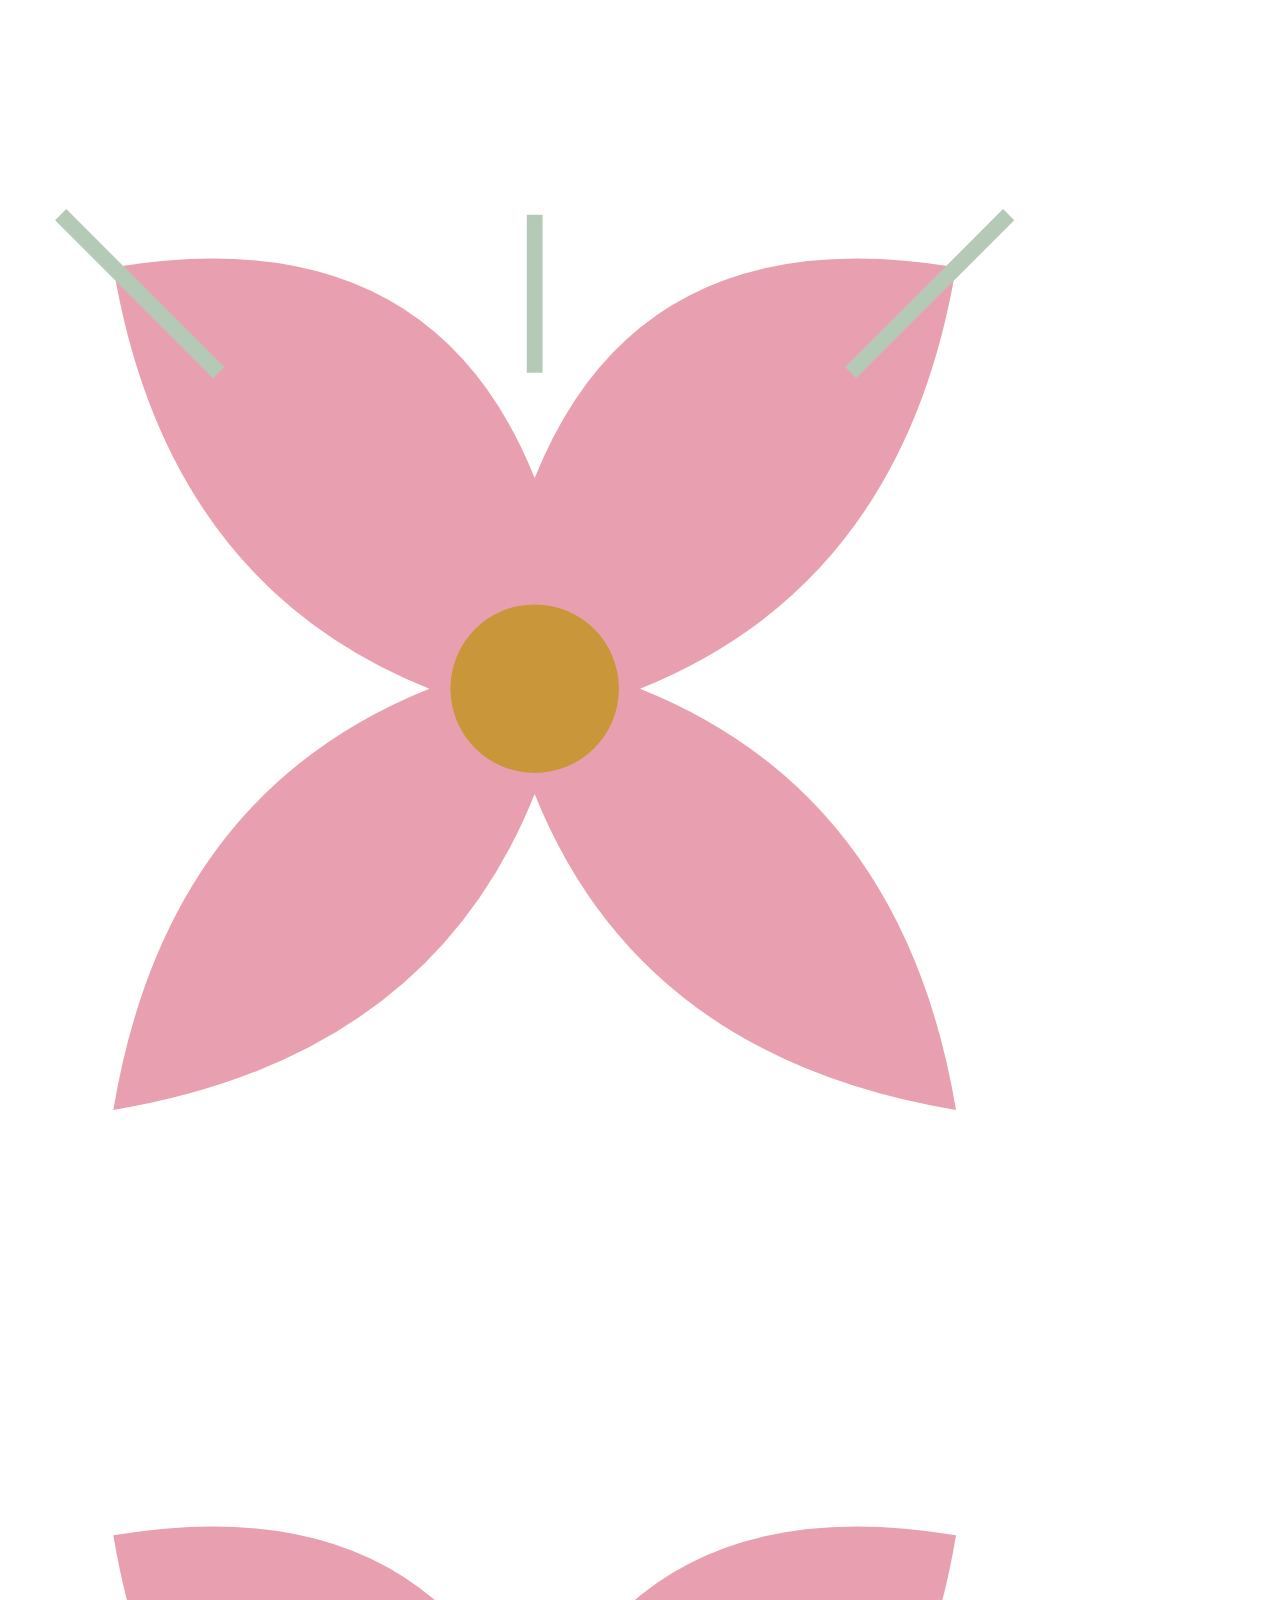
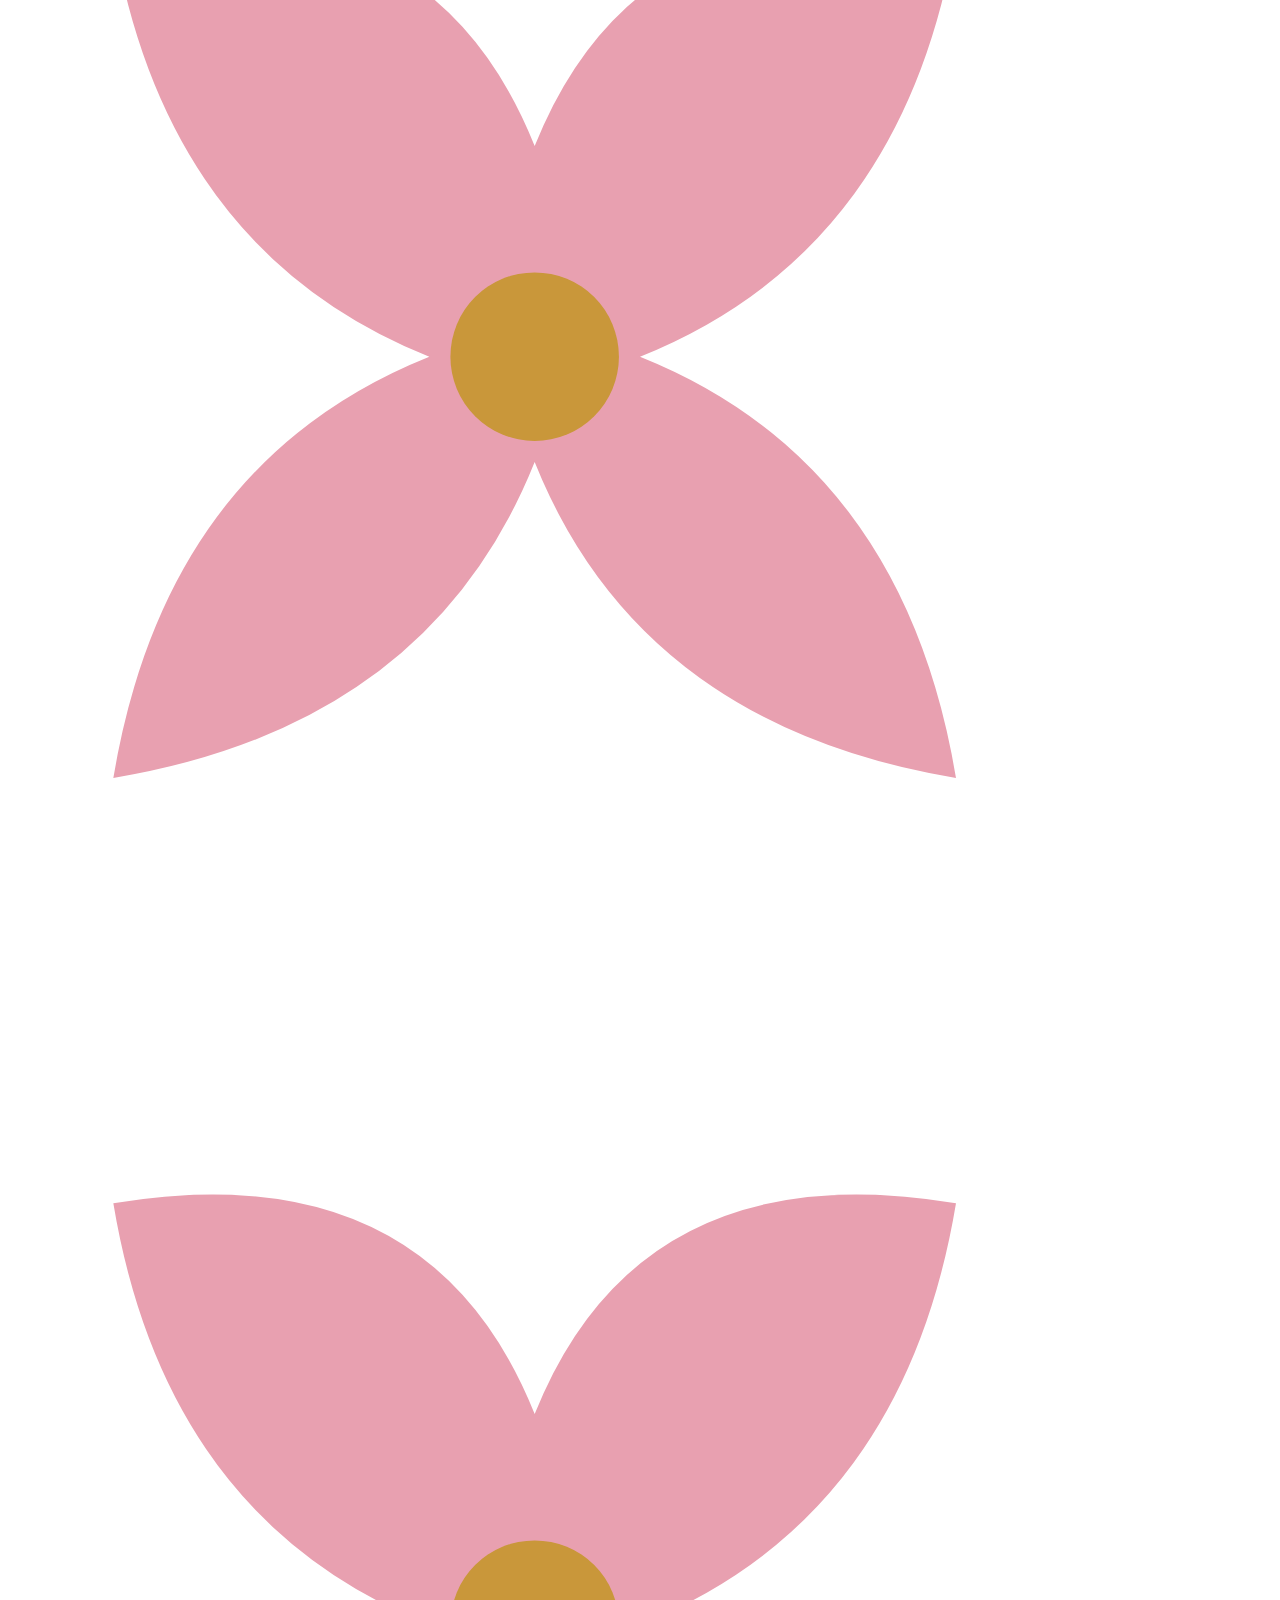
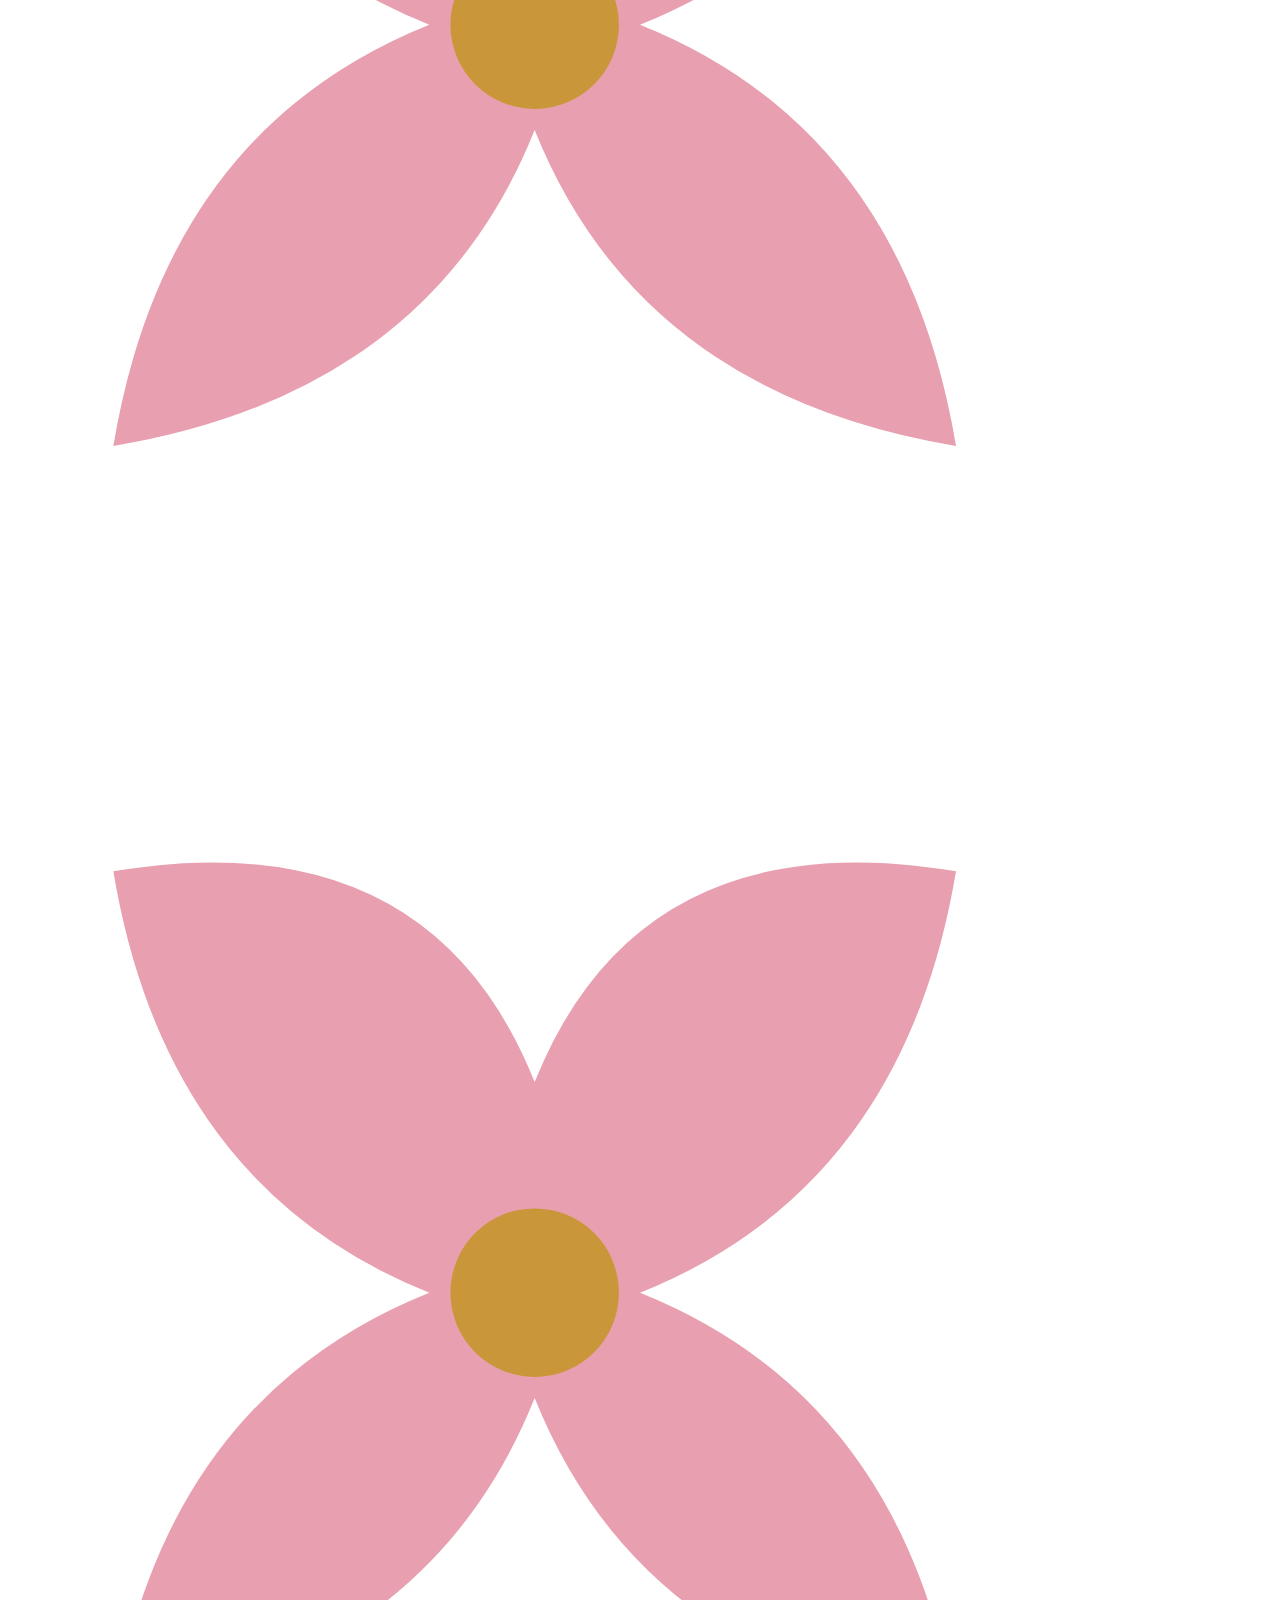
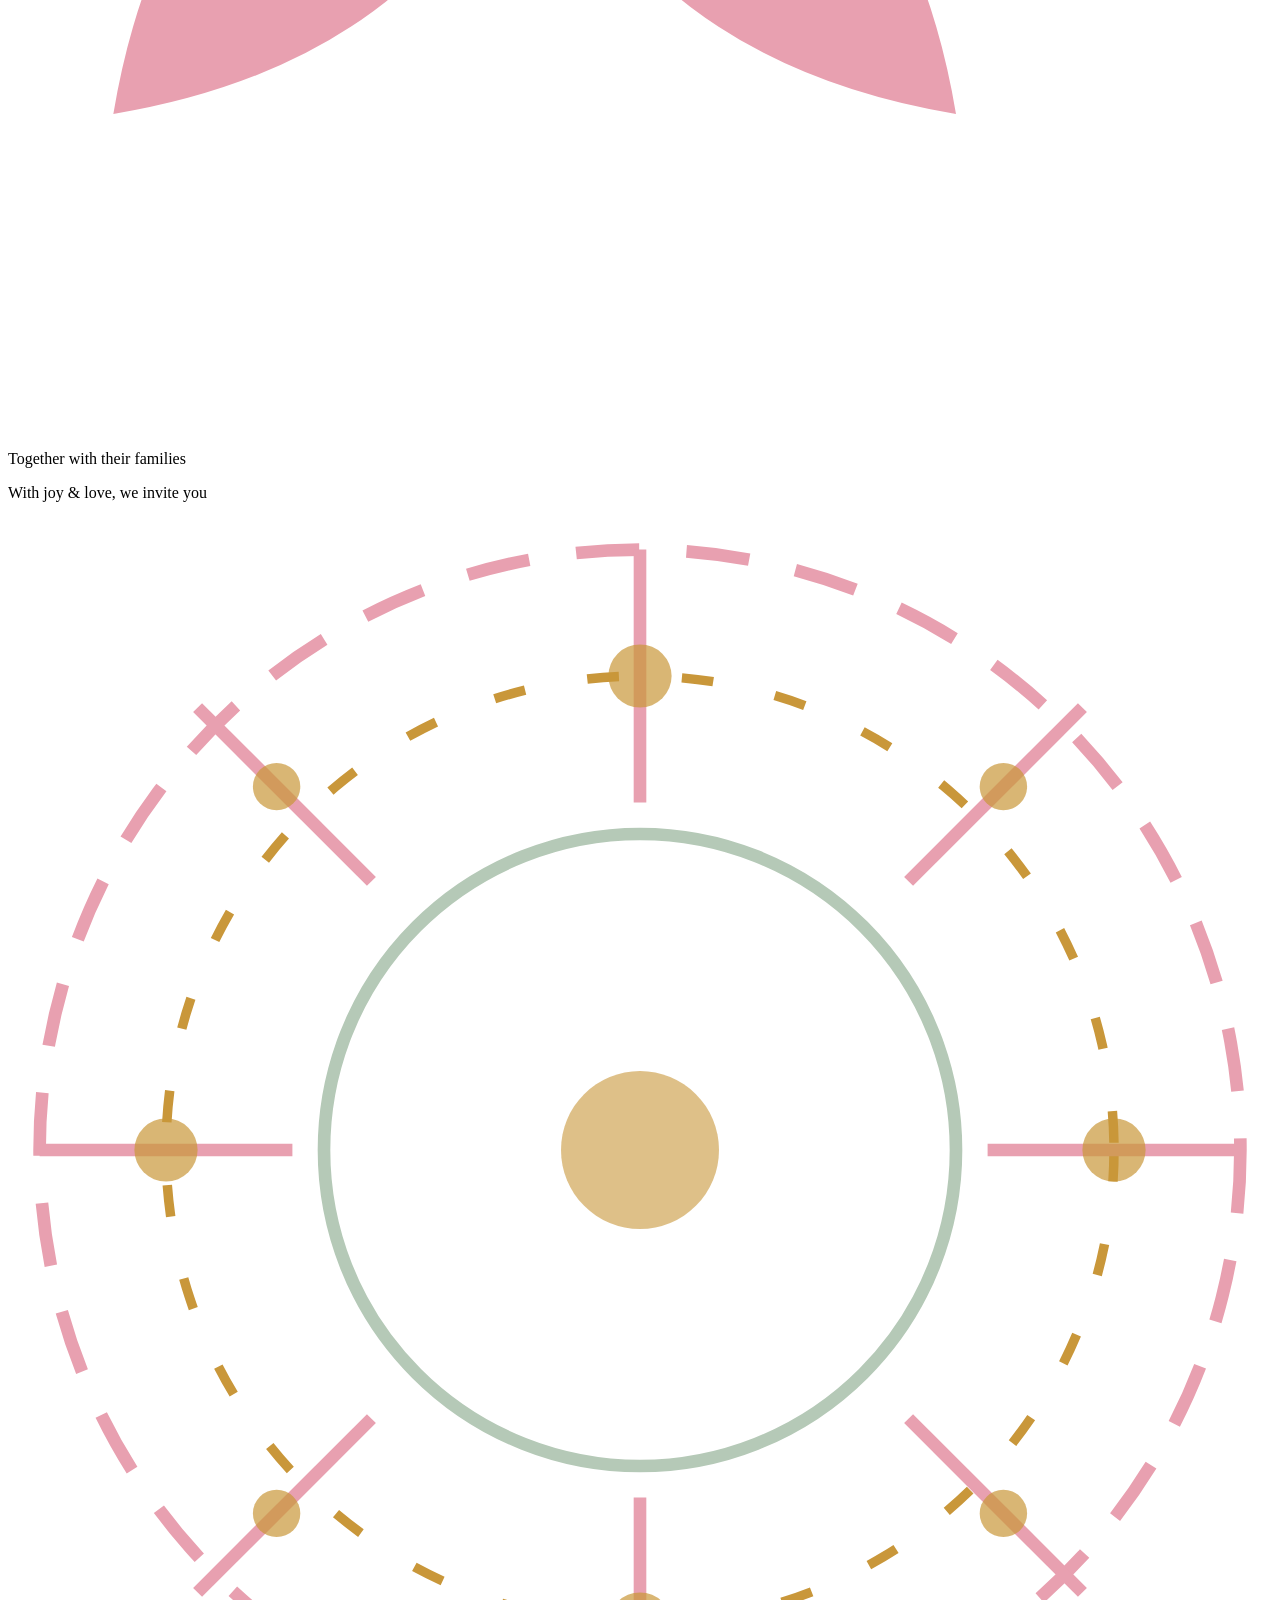
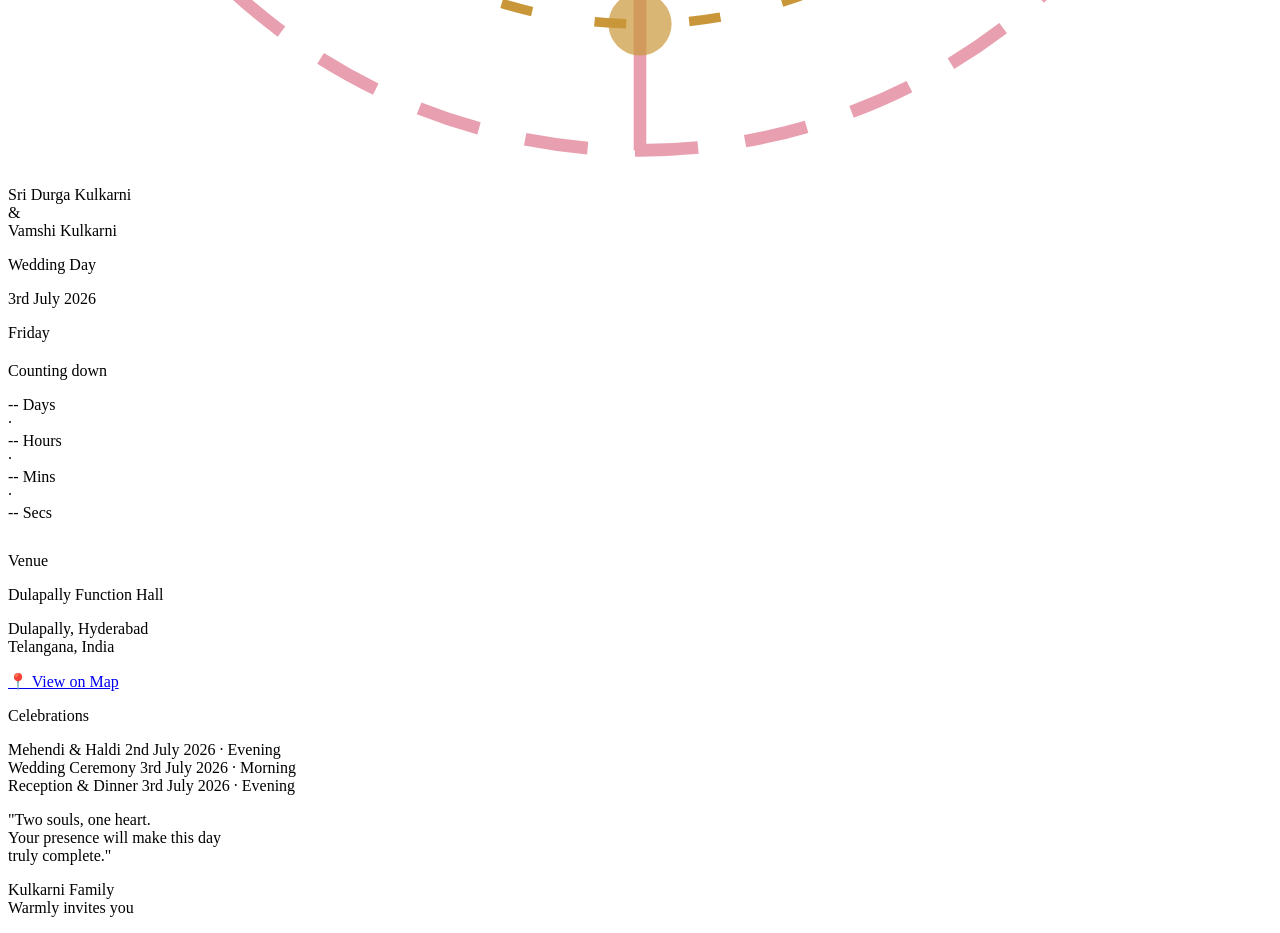
==== index.html @ f362513e "Update index.html" ====
<!DOCTYPE html>
<html lang="en">
<head>
  <meta charset="UTF-8" />
  <meta name="viewport" content="width=device-width, initial-scale=1.0"/>
  <title>Sri Durga & Vamshi Wedding</title>
  <link href="https://fonts.googleapis.com/css2?family=Cormorant+Garamond:ital,wght@0,300;0,400;0,600;1,300;1,400&family=Lato:wght@300;400&display=swap" rel="stylesheet"/>
  <link rel="stylesheet" href="style.css">
</head>
<body>


<canvas id="petals-canvas"></canvas>

<!-- Corner decorations (SVG roses) -->
<svg class="corner-decoration corner-tl" viewBox="0 0 120 120" fill="none" xmlns="http://www.w3.org/2000/svg">
  <path d="M10,10 Q40,5 50,30 Q60,5 90,10 Q85,40 60,50 Q85,60 90,90 Q60,85 50,60 Q40,85 10,90 Q15,60 40,50 Q15,40 10,10Z" fill="#E8A0B0"/>
  <circle cx="50" cy="50" r="8" fill="#C9973A"/>
  <path d="M5,5 L20,20 M50,5 L50,20 M95,5 L80,20" stroke="#B5C9B7" stroke-width="1.5"/>
</svg>
<svg class="corner-decoration corner-tr" viewBox="0 0 120 120" fill="none">
  <path d="M10,10 Q40,5 50,30 Q60,5 90,10 Q85,40 60,50 Q85,60 90,90 Q60,85 50,60 Q40,85 10,90 Q15,60 40,50 Q15,40 10,10Z" fill="#E8A0B0"/>
  <circle cx="50" cy="50" r="8" fill="#C9973A"/>
</svg>
<svg class="corner-decoration corner-bl" viewBox="0 0 120 120" fill="none">
  <path d="M10,10 Q40,5 50,30 Q60,5 90,10 Q85,40 60,50 Q85,60 90,90 Q60,85 50,60 Q40,85 10,90 Q15,60 40,50 Q15,40 10,10Z" fill="#E8A0B0"/>
  <circle cx="50" cy="50" r="8" fill="#C9973A"/>
</svg>
<svg class="corner-decoration corner-br" viewBox="0 0 120 120" fill="none">
  <path d="M10,10 Q40,5 50,30 Q60,5 90,10 Q85,40 60,50 Q85,60 90,90 Q60,85 50,60 Q40,85 10,90 Q15,60 40,50 Q15,40 10,10Z" fill="#E8A0B0"/>
  <circle cx="50" cy="50" r="8" fill="#C9973A"/>
</svg>

<div class="invitation">

  <!-- HEADER -->
  <div class="header">
    <p class="together-text">Together with their families</p>
    <p class="love">With joy & love, we invite you</p>

    <!-- Mandala SVG -->
    <svg class="mandala" viewBox="0 0 80 80" fill="none" xmlns="http://www.w3.org/2000/svg">
      <circle cx="40" cy="40" r="38" stroke="#E8A0B0" stroke-width="0.8" stroke-dasharray="4 3"/>
      <circle cx="40" cy="40" r="30" stroke="#C9973A" stroke-width="0.6" stroke-dasharray="2 4"/>
      <circle cx="40" cy="40" r="20" stroke="#B5C9B7" stroke-width="0.8"/>
      <circle cx="40" cy="40" r="5" fill="#C9973A" opacity="0.6"/>
      <g stroke="#E8A0B0" stroke-width="0.8">
        <line x1="40" y1="2" x2="40" y2="18"/>
        <line x1="40" y1="62" x2="40" y2="78"/>
        <line x1="2" y1="40" x2="18" y2="40"/>
        <line x1="62" y1="40" x2="78" y2="40"/>
        <line x1="12" y1="12" x2="23" y2="23"/>
        <line x1="57" y1="57" x2="68" y2="68"/>
        <line x1="68" y1="12" x2="57" y2="23"/>
        <line x1="23" y1="57" x2="12" y2="68"/>
      </g>
      <g fill="#C9973A" opacity="0.7">
        <circle cx="40" cy="10" r="2"/>
        <circle cx="40" cy="70" r="2"/>
        <circle cx="10" cy="40" r="2"/>
        <circle cx="70" cy="40" r="2"/>
        <circle cx="17" cy="17" r="1.5"/>
        <circle cx="63" cy="17" r="1.5"/>
        <circle cx="17" cy="63" r="1.5"/>
        <circle cx="63" cy="63" r="1.5"/>
      </g>
    </svg>
  </div>

  <!-- NAMES -->
  <div class="names-block">
    <div class="bride-name">
      Sri Durga
      <span class="surname">Kulkarni</span>
    </div>
    <span class="ampersand">&</span>
    <div class="groom-name">
      Vamshi
      <span class="surname">Kulkarni</span>
    </div>
  </div>

  <!-- DIVIDER -->
  <div class="divider">
    <div class="divider-line"></div>
    <div class="divider-dot"></div>
    <div class="divider-line"></div>
  </div>

  <!-- DATE -->
  <div class="date-block">
    <p class="date-label">Wedding Day</p>
    <p class="date-main">3rd July 2026</p>
    <p class="date-day">Friday</p>

    <div class="divider" style="margin: 16px 0 20px;">
      <div class="divider-line"></div>
      <div class="divider-dot"></div>
      <div class="divider-line"></div>
    </div>

    <p class="date-label">Counting down</p>
    <div class="countdown">
      <div class="count-item">
        <span class="count-num" id="cd-days">--</span>
        <span class="count-label">Days</span>
      </div>
      <span class="count-sep">·</span>
      <div class="count-item">
        <span class="count-num" id="cd-hours">--</span>
        <span class="count-label">Hours</span>
      </div>
      <span class="count-sep">·</span>
      <div class="count-item">
        <span class="count-num" id="cd-mins">--</span>
        <span class="count-label">Mins</span>
      </div>
      <span class="count-sep">·</span>
      <div class="count-item">
        <span class="count-num" id="cd-secs">--</span>
        <span class="count-label">Secs</span>
      </div>
    </div>
  </div>

  <!-- DIVIDER -->
  <div class="divider" style="margin-top: 30px;">
    <div class="divider-line"></div>
    <div class="divider-dot"></div>
    <div class="divider-line"></div>
  </div>

  <!-- VENUE -->
  <div class="venue-block">
    <p class="section-eyebrow">Venue</p>
    <p class="venue-name">Dulapally Function Hall</p>
    <p class="venue-address">
      Dulapally, Hyderabad<br>
      Telangana, India
    </p>
    <a class="map-btn" href="https://maps.google.com/?q=Dulapally+Function+Hall+Hyderabad" target="_blank">
      📍 View on Map
    </a>
  </div>

  <!-- DIVIDER -->
  <div class="divider">
    <div class="divider-line"></div>
    <div class="divider-dot"></div>
    <div class="divider-line"></div>
  </div>

  <!-- EVENTS -->
  <div class="events-section">
    <p class="section-eyebrow">Celebrations</p>

    <div class="event-item">
      <div class="event-dot"></div>
      <div>
        <span class="event-name">Mehendi & Haldi</span>
        <span class="event-time">2nd July 2026 · Evening</span>
      </div>
    </div>

    <div class="event-item">
      <div class="event-dot"></div>
      <div>
        <span class="event-name">Wedding Ceremony</span>
        <span class="event-time">3rd July 2026 · Morning</span>
      </div>
    </div>

    <div class="event-item">
      <div class="event-dot"></div>
      <div>
        <span class="event-name">Reception & Dinner</span>
        <span class="event-time">3rd July 2026 · Evening</span>
      </div>
    </div>
  </div>

  <!-- DIVIDER -->
  <div class="divider">
    <div class="divider-line"></div>
    <div class="divider-dot"></div>
    <div class="divider-line"></div>
  </div>

  <!-- FOOTER -->
  <div class="footer">
    <p class="footer-msg">
      "Two souls, one heart.<br>
      Your presence will make this day<br>
      truly complete."
    </p>
    <p class="footer-families">
      Kulkarni Family<br>
      Warmly invites you
    </p>
  </div>

</div>
<script src="script.js"></script>
</body>
</html>
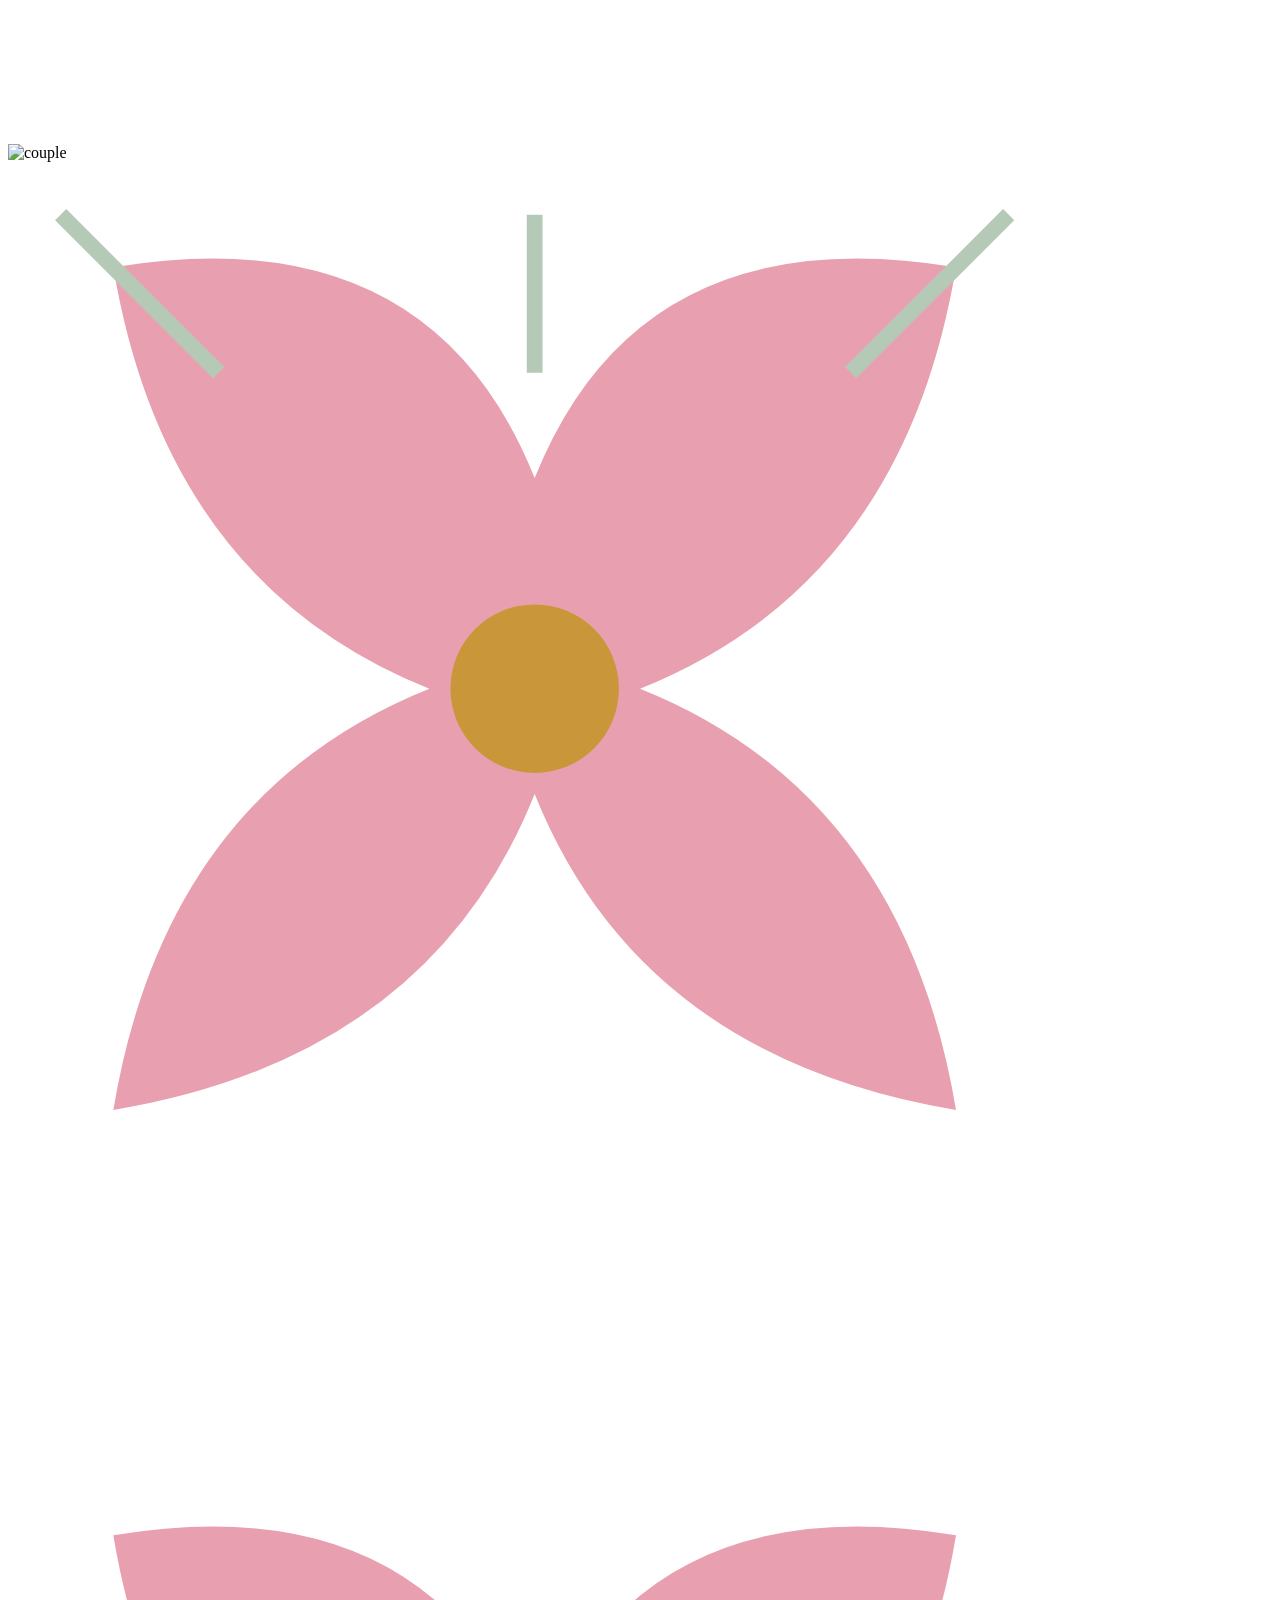
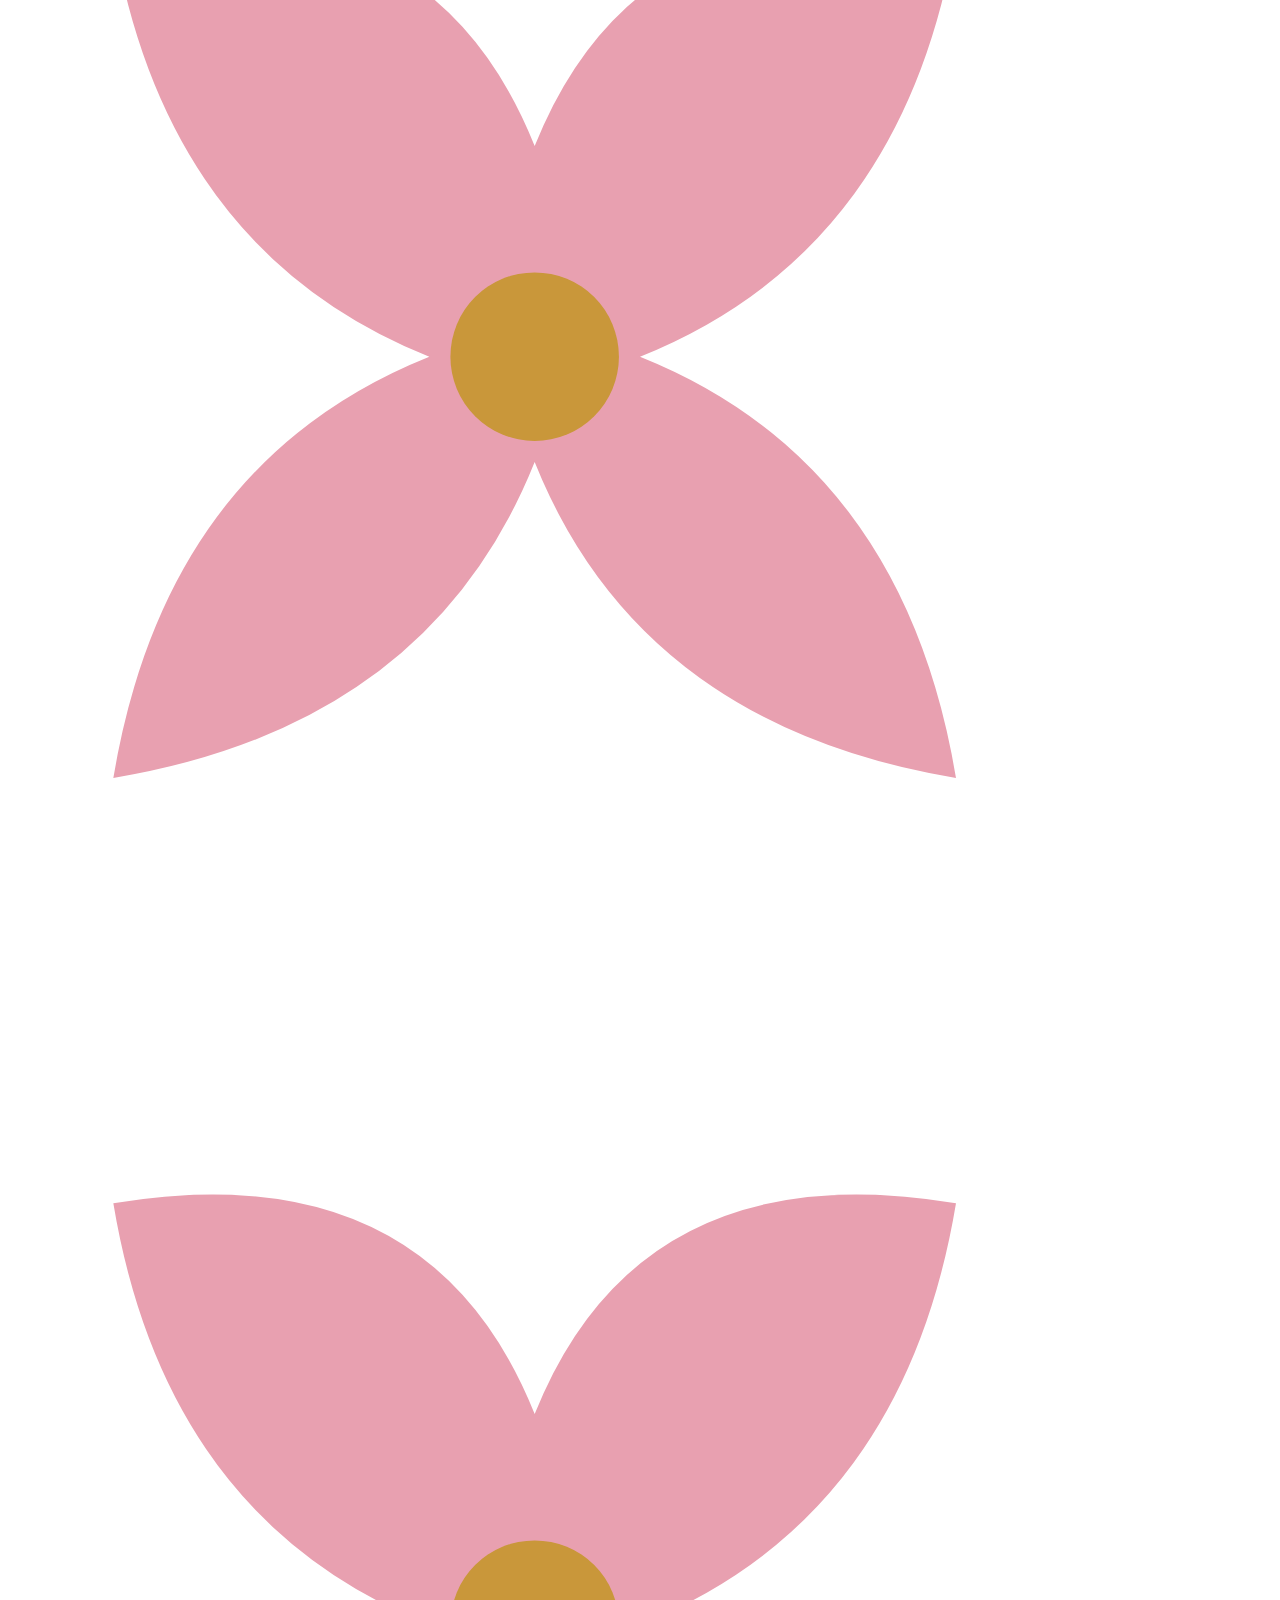
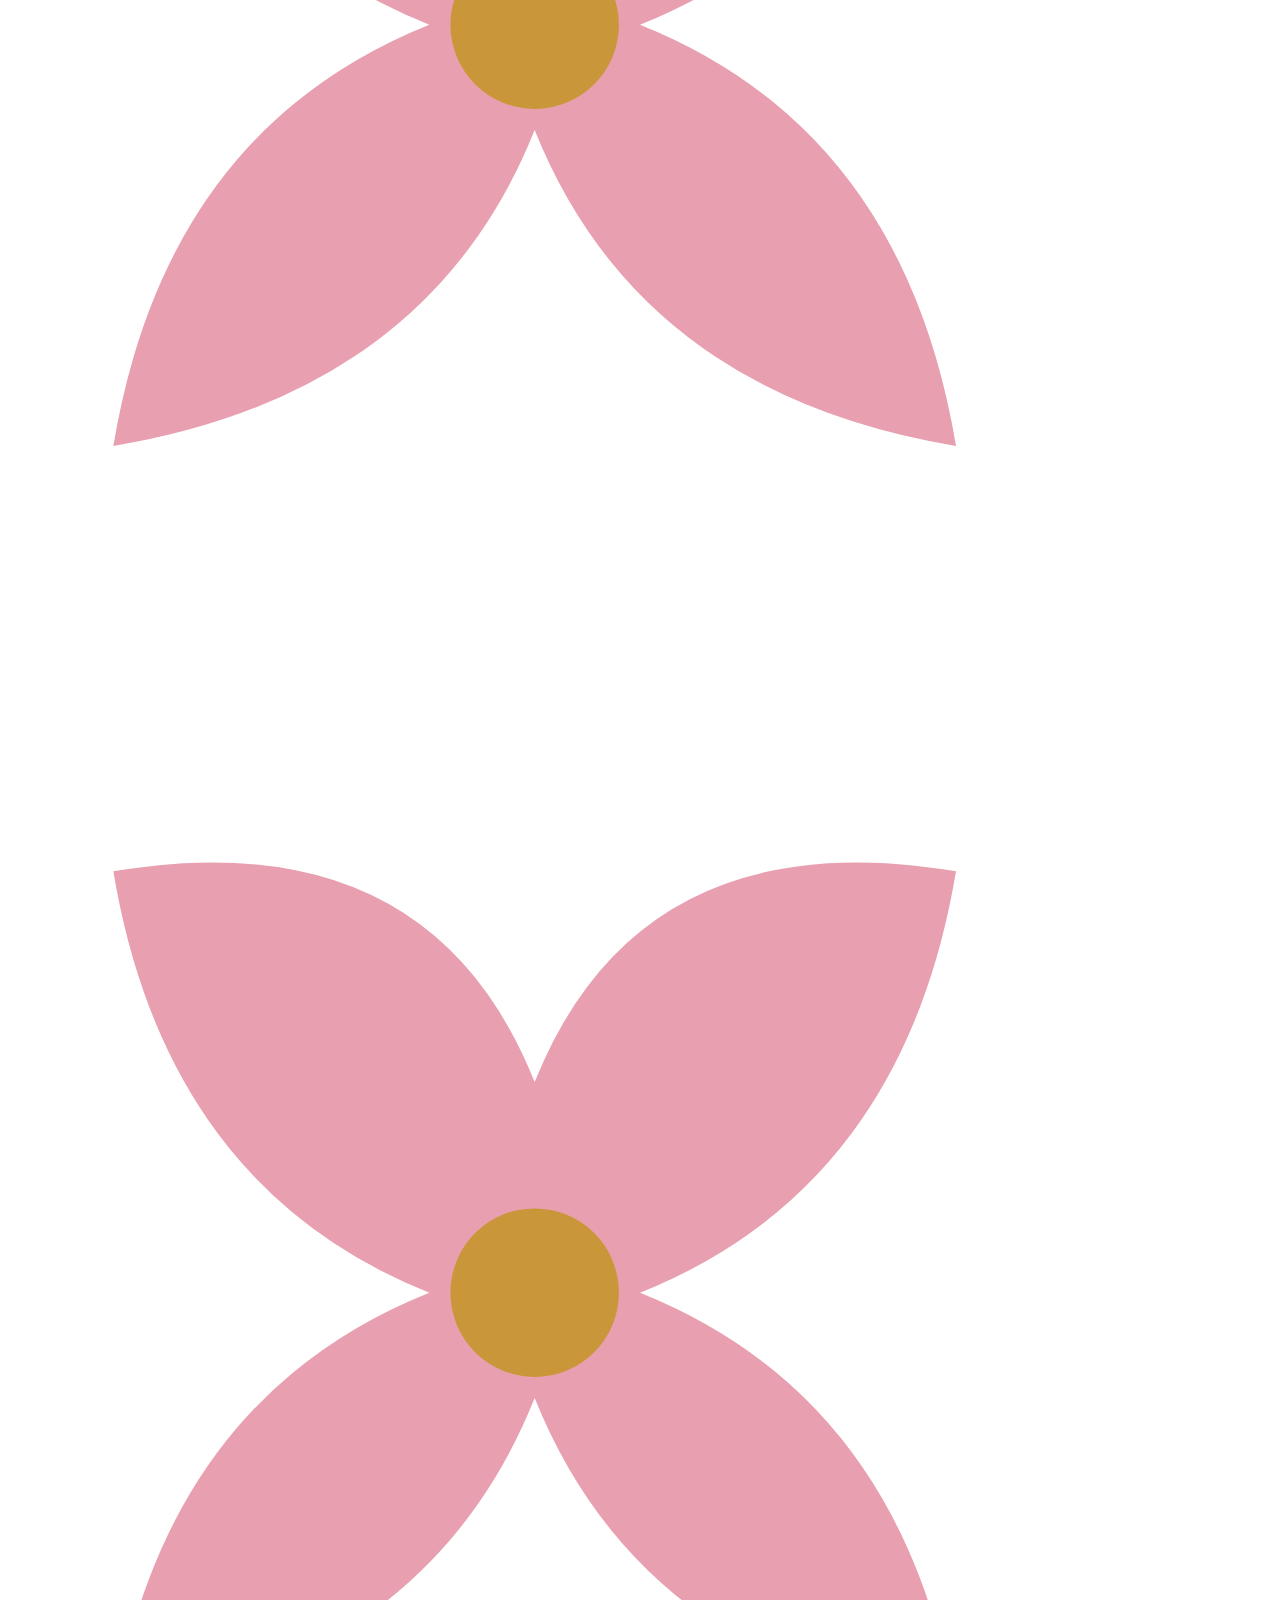
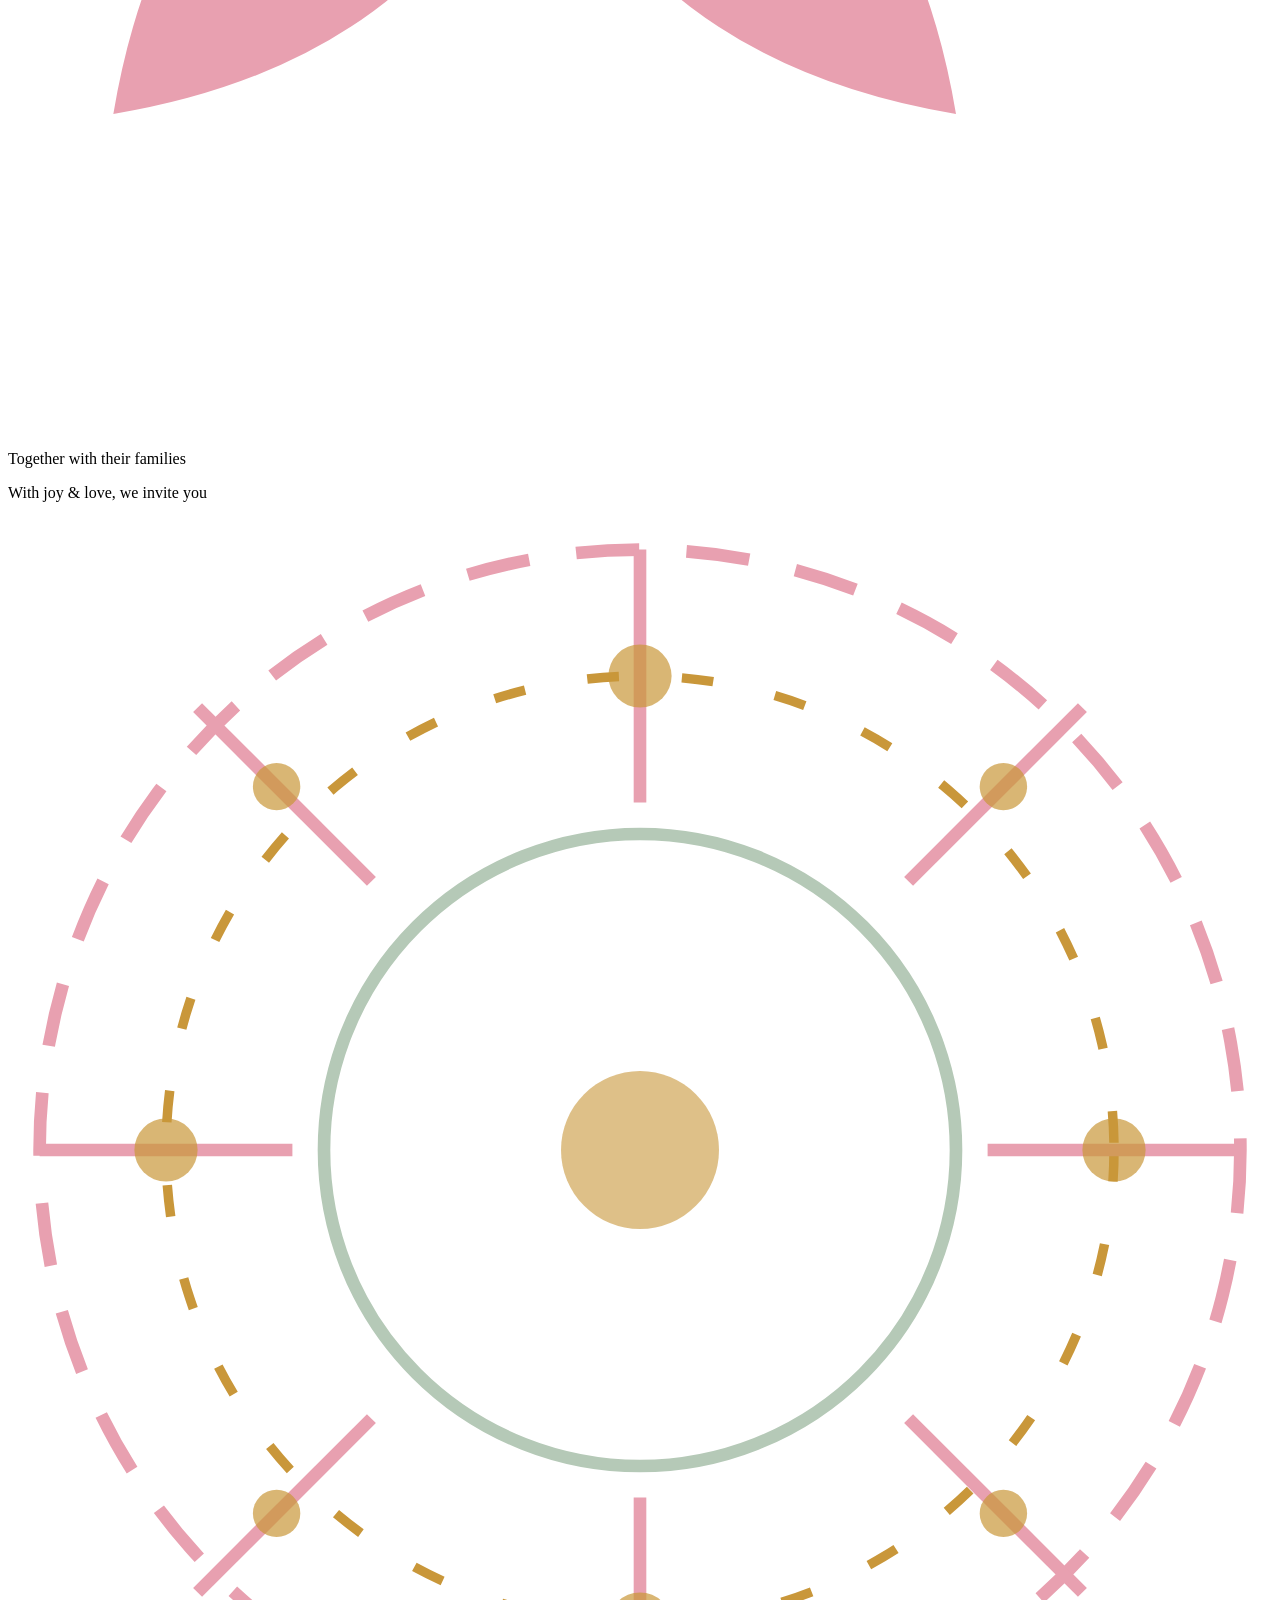
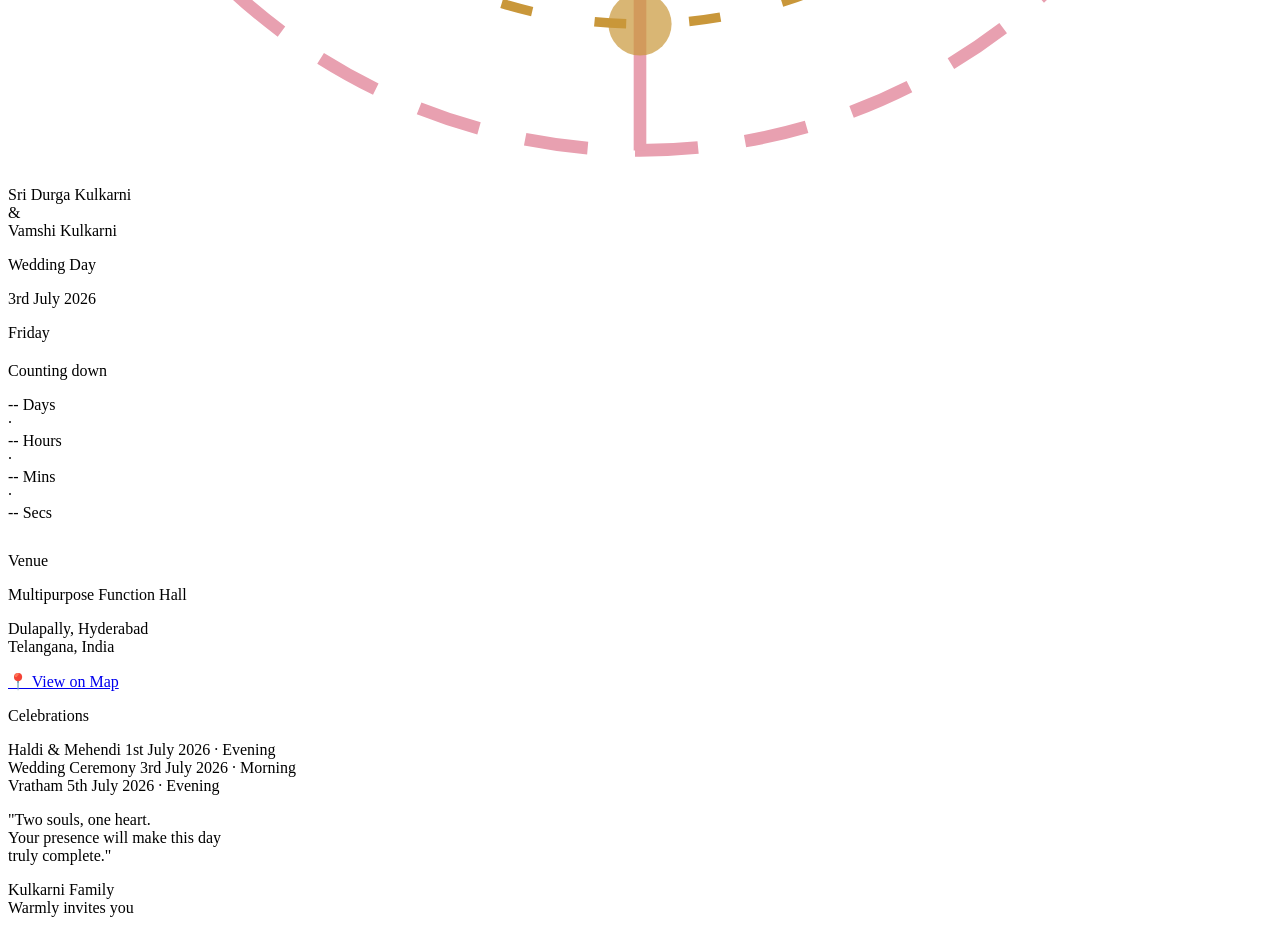
==== commit 68c6af48: "Update index.html" ====
--- a/index.html
+++ b/index.html
@@ -8,7 +8,7 @@
   <link rel="stylesheet" href="style.css">
 </head>
 <body>
-
+<img src="couple.jpg" id="bg-photo" alt="couple">
 
 <canvas id="petals-canvas"></canvas>
 
@@ -133,12 +133,12 @@
   <!-- VENUE -->
   <div class="venue-block">
     <p class="section-eyebrow">Venue</p>
-    <p class="venue-name">Dulapally Function Hall</p>
+    <p class="venue-name">Multipurpose Function Hall</p>
     <p class="venue-address">
       Dulapally, Hyderabad<br>
       Telangana, India
     </p>
-    <a class="map-btn" href="https://maps.google.com/?q=Dulapally+Function+Hall+Hyderabad" target="_blank">
+    <a class="map-btn" href="https://maps.app.goo.gl/vissu8fkiHokGjV5A" target="_blank">
       📍 View on Map
     </a>
   </div>
@@ -157,8 +157,8 @@
     <div class="event-item">
       <div class="event-dot"></div>
       <div>
-        <span class="event-name">Mehendi & Haldi</span>
-        <span class="event-time">2nd July 2026 · Evening</span>
+        <span class="event-name">Haldi & Mehendi</span>
+        <span class="event-time">1st July 2026 · Evening</span>
       </div>
     </div>
 
@@ -173,8 +173,8 @@
     <div class="event-item">
       <div class="event-dot"></div>
       <div>
-        <span class="event-name">Reception & Dinner</span>
-        <span class="event-time">3rd July 2026 · Evening</span>
+        <span class="event-name">Vratham</span>
+        <span class="event-time">5th July 2026 · Evening</span>
       </div>
     </div>
   </div>
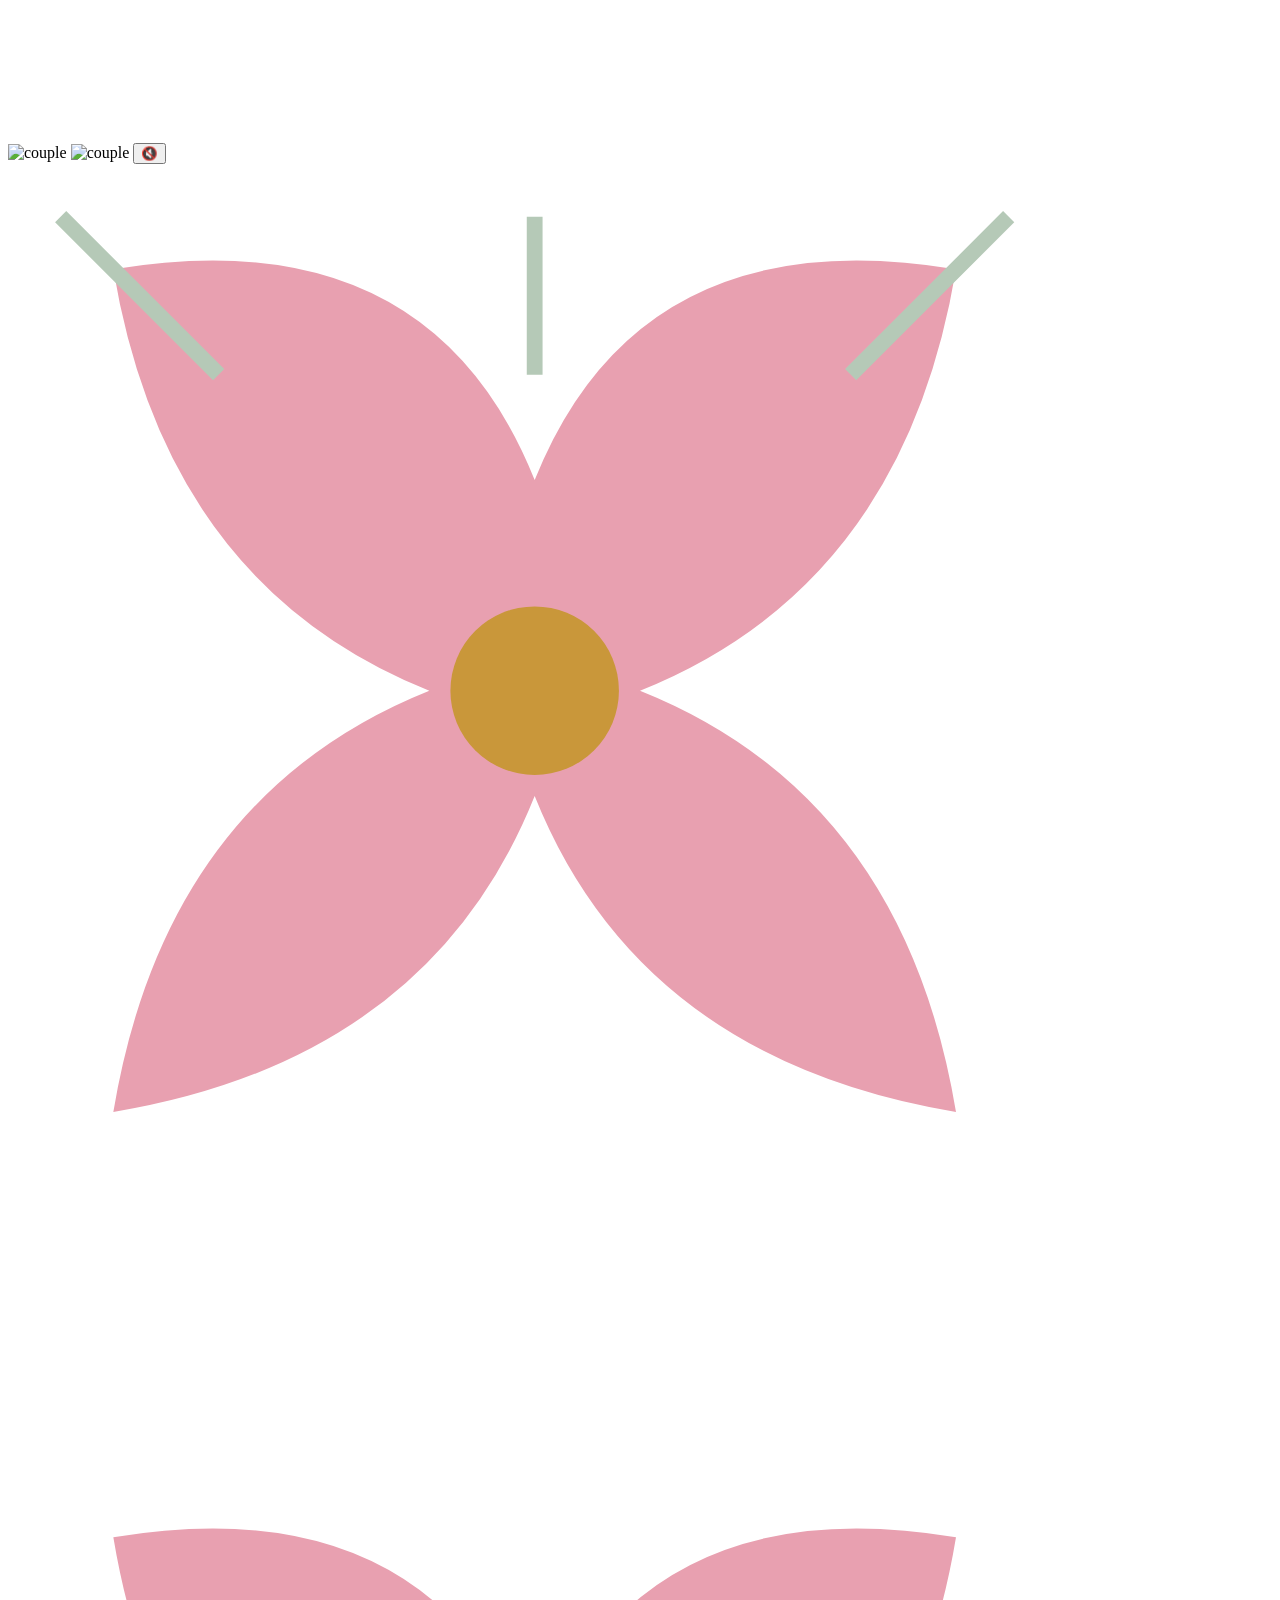
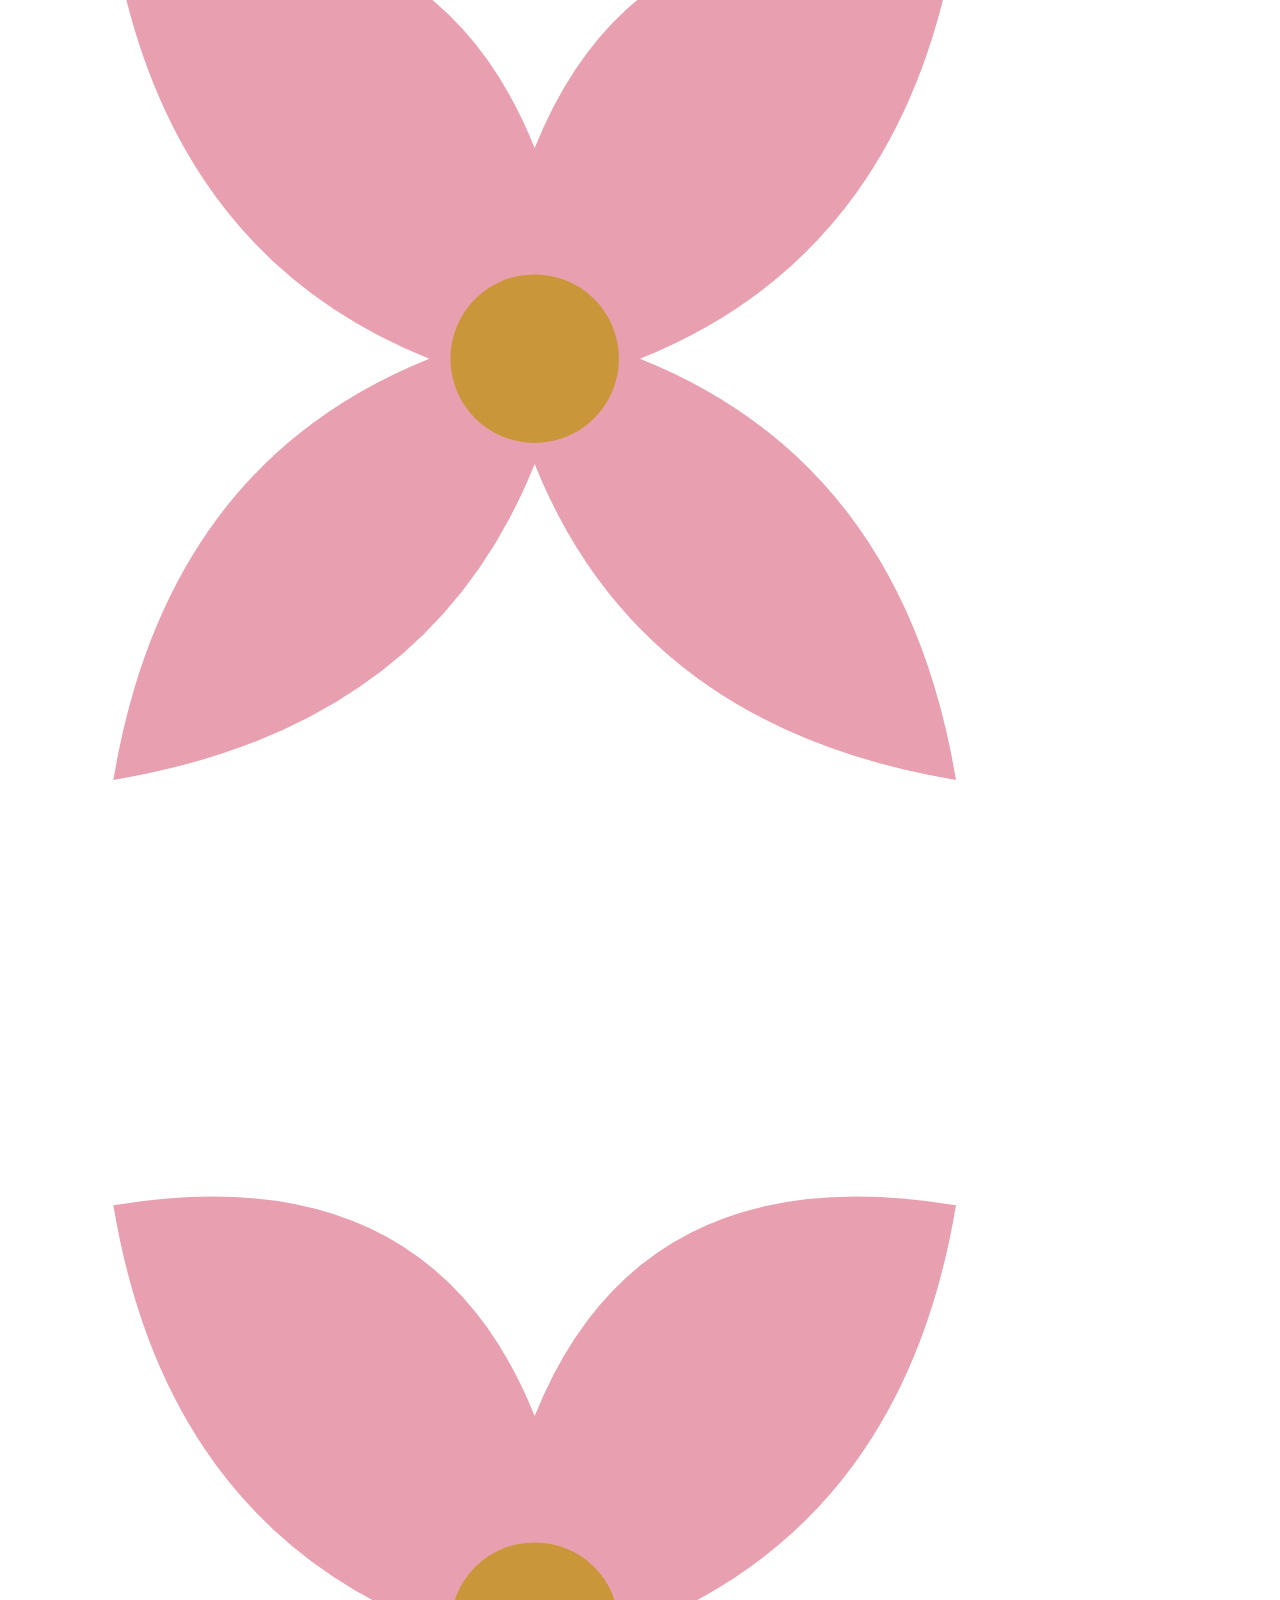
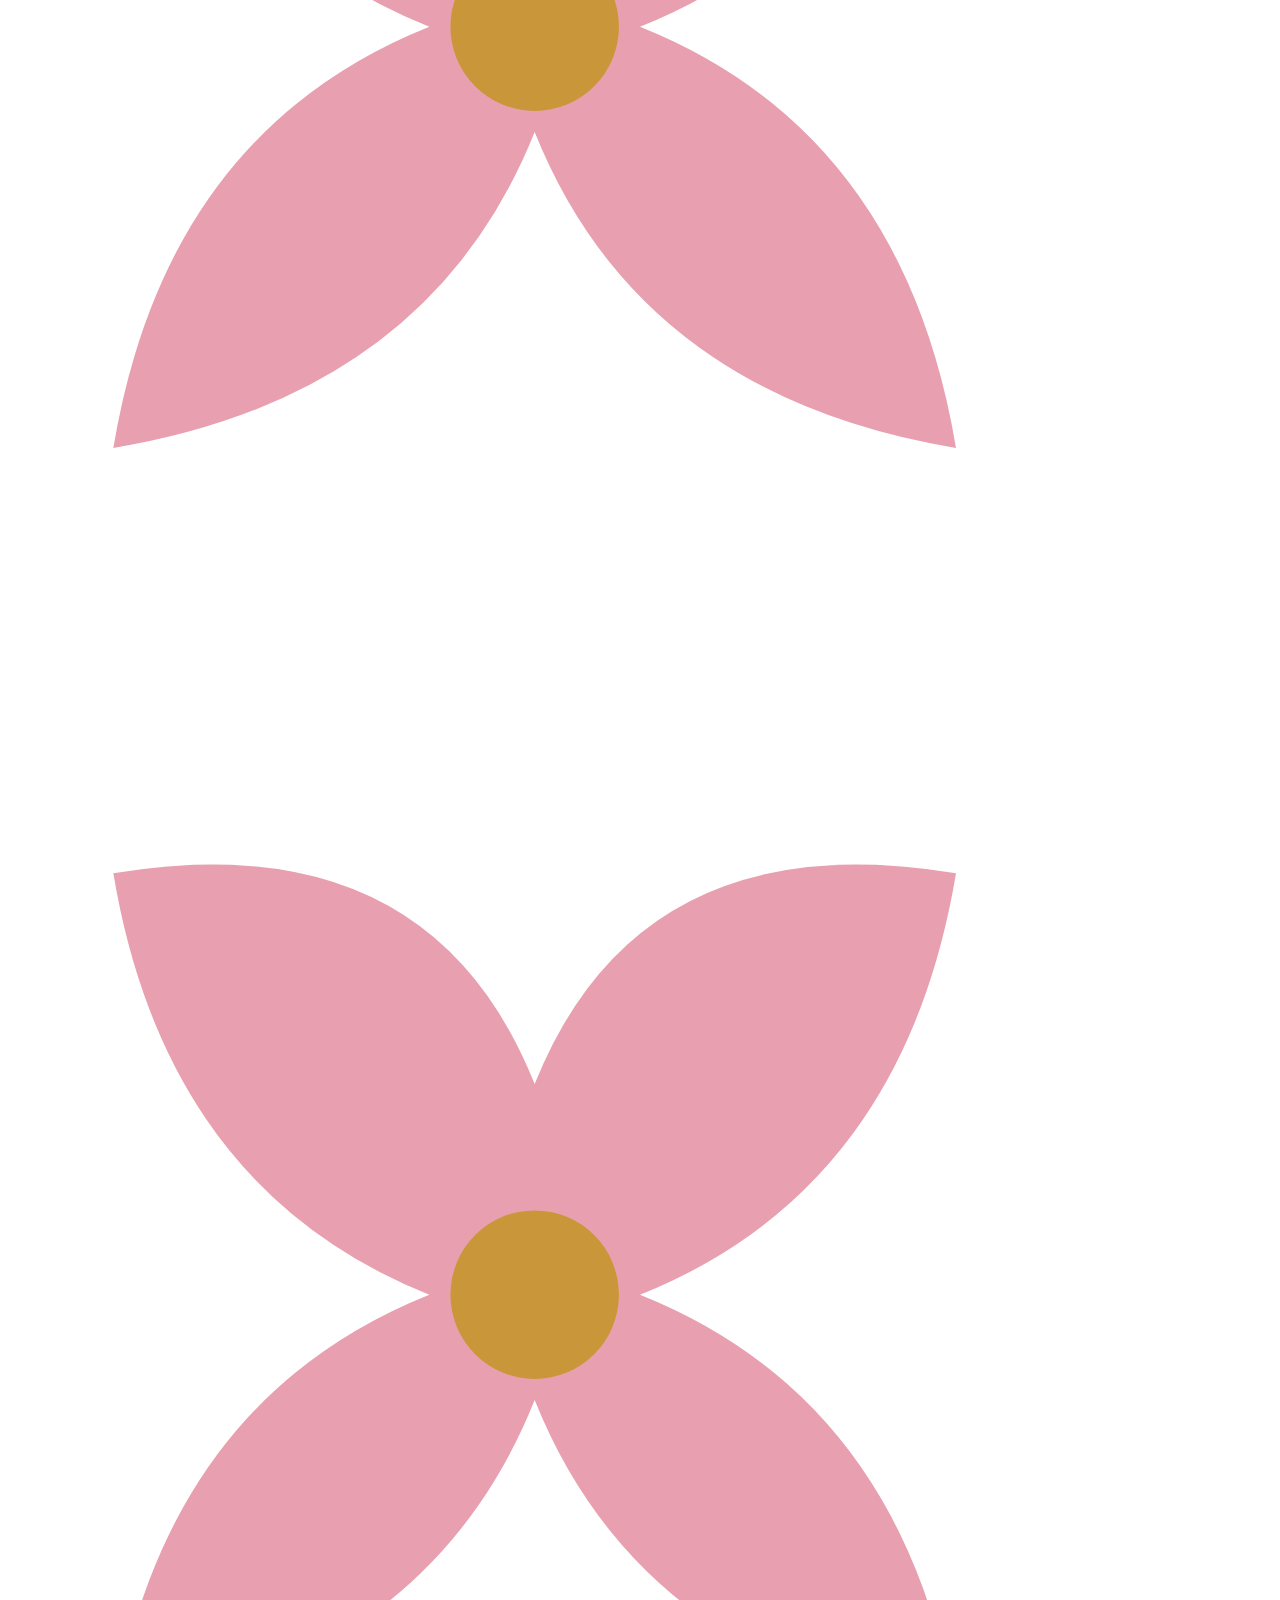
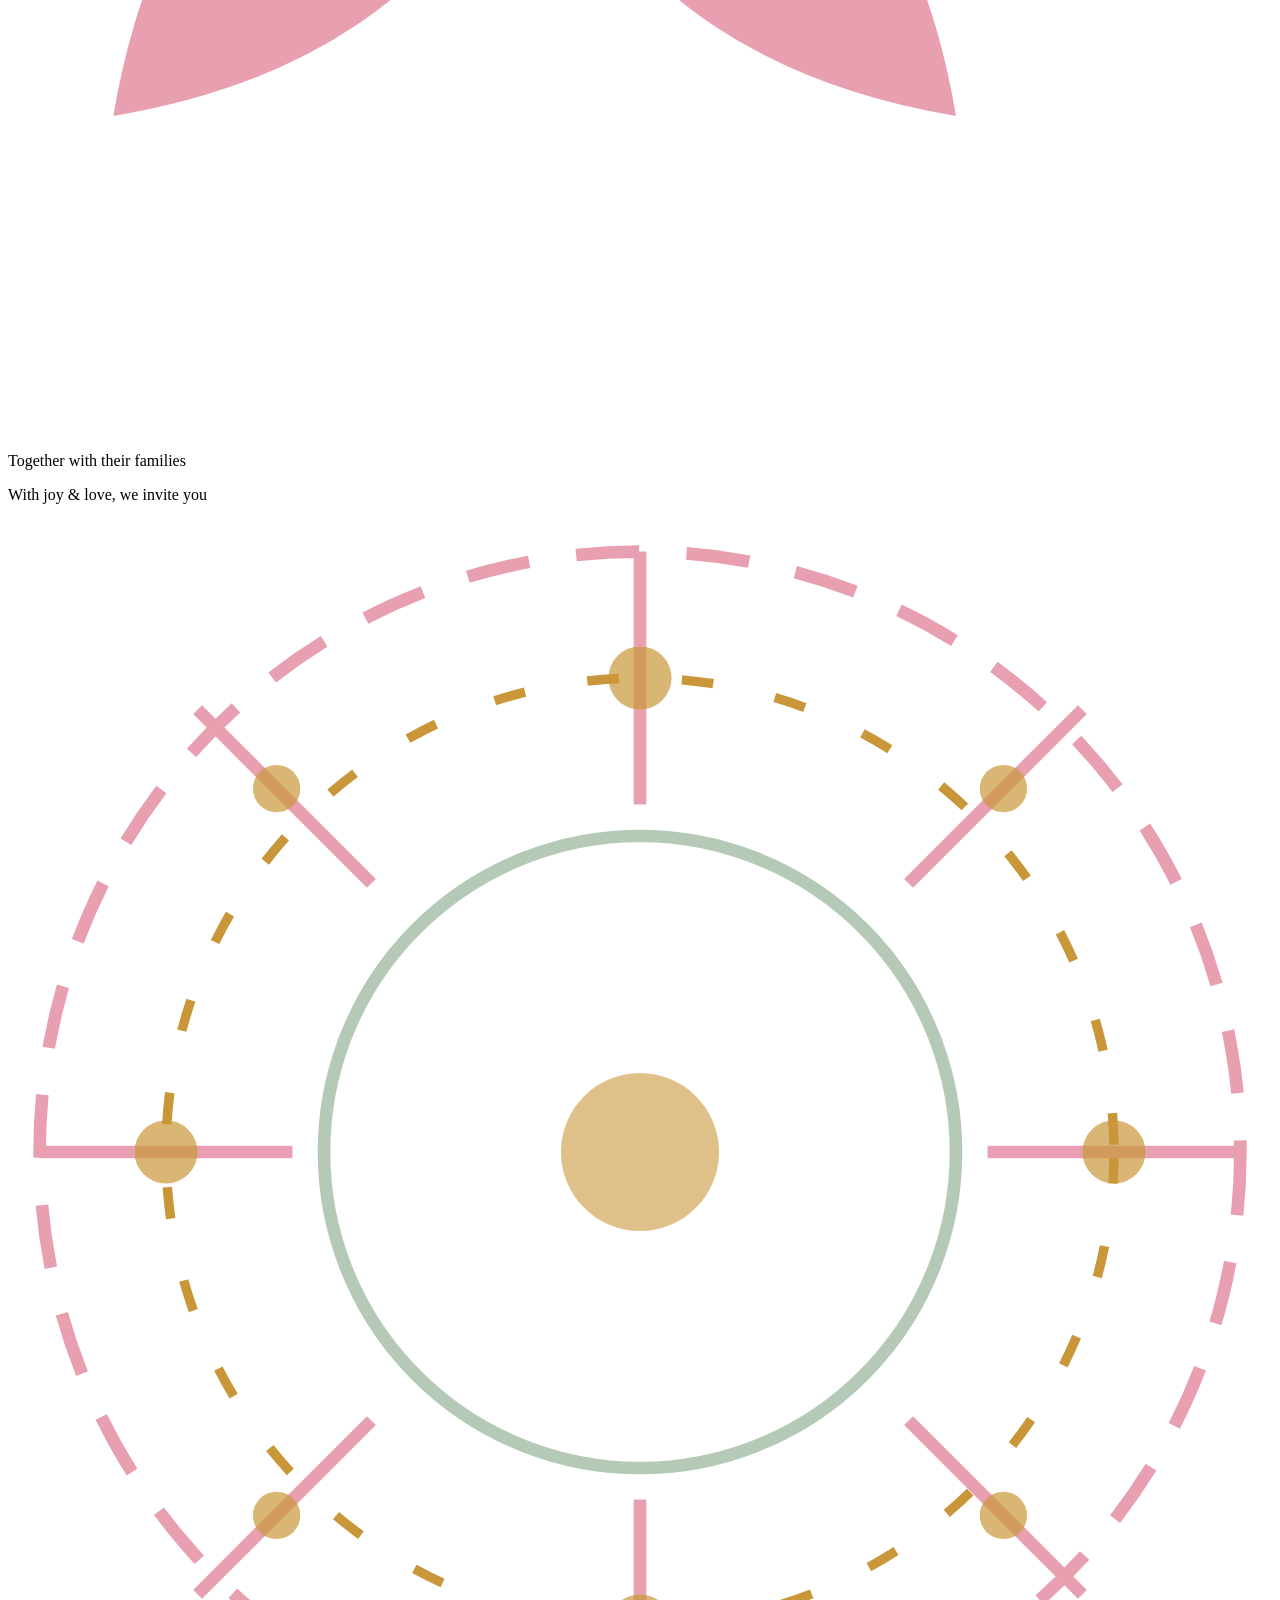
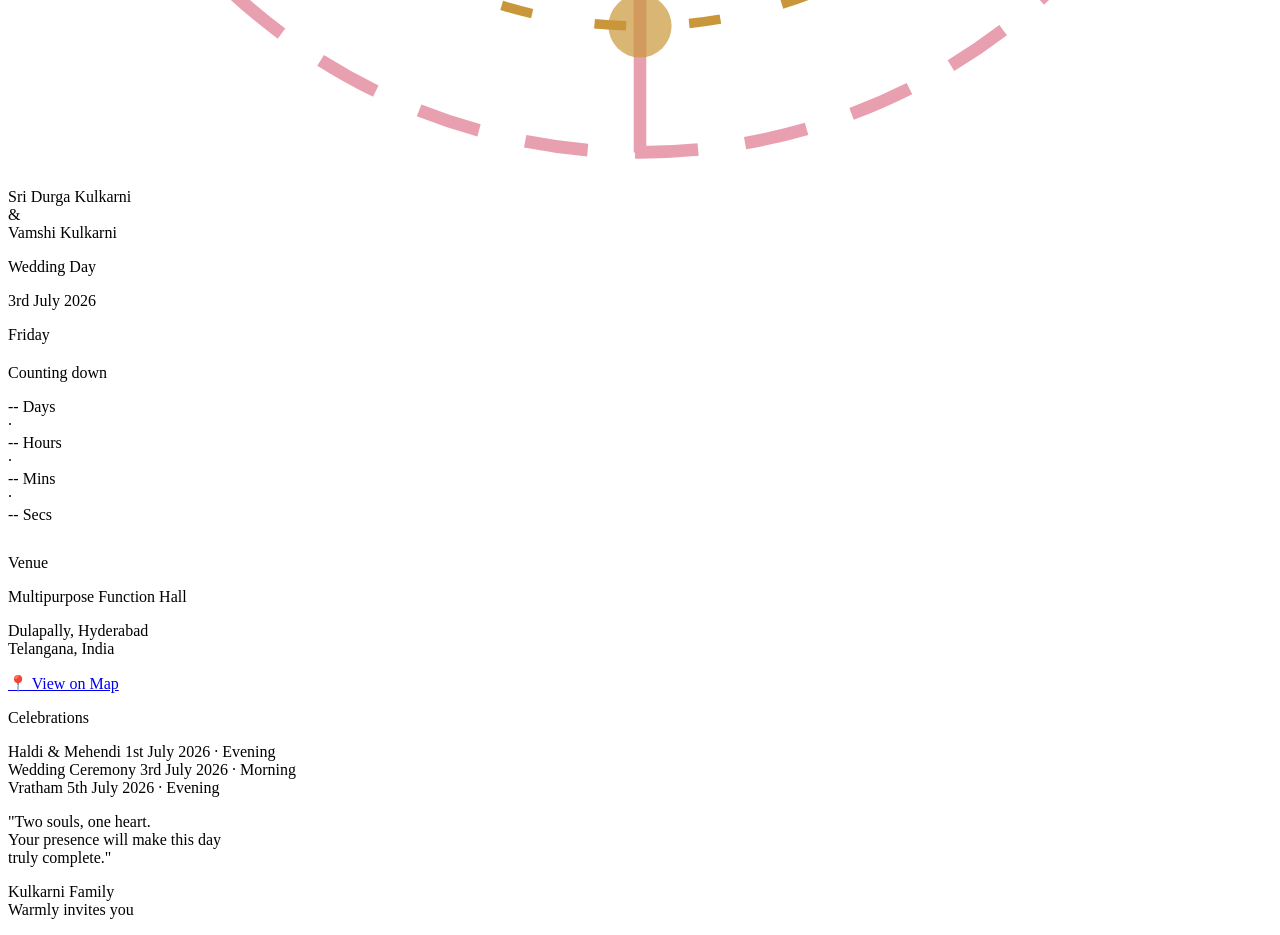
==== commit ba6e0dc1: "Update index.html" ====
--- a/index.html
+++ b/index.html
@@ -8,8 +8,13 @@
   <link rel="stylesheet" href="style.css">
 </head>
 <body>
-<img src="couple.jpg" id="bg-photo" alt="couple">
-
+<img src="couple.jpeg" id="bg-photo" alt="couple">
+  <img src="couple.jpg" id="bg-photo" alt="couple">
+  <audio id="bg-music" loop>
+    <source src="song.mpeg" type="audio/mpeg">
+  </audio>
+
+<button id="music-btn" onclick="toggleMusic()">🔇</button>
 <canvas id="petals-canvas"></canvas>
 
 <!-- Corner decorations (SVG roses) -->
